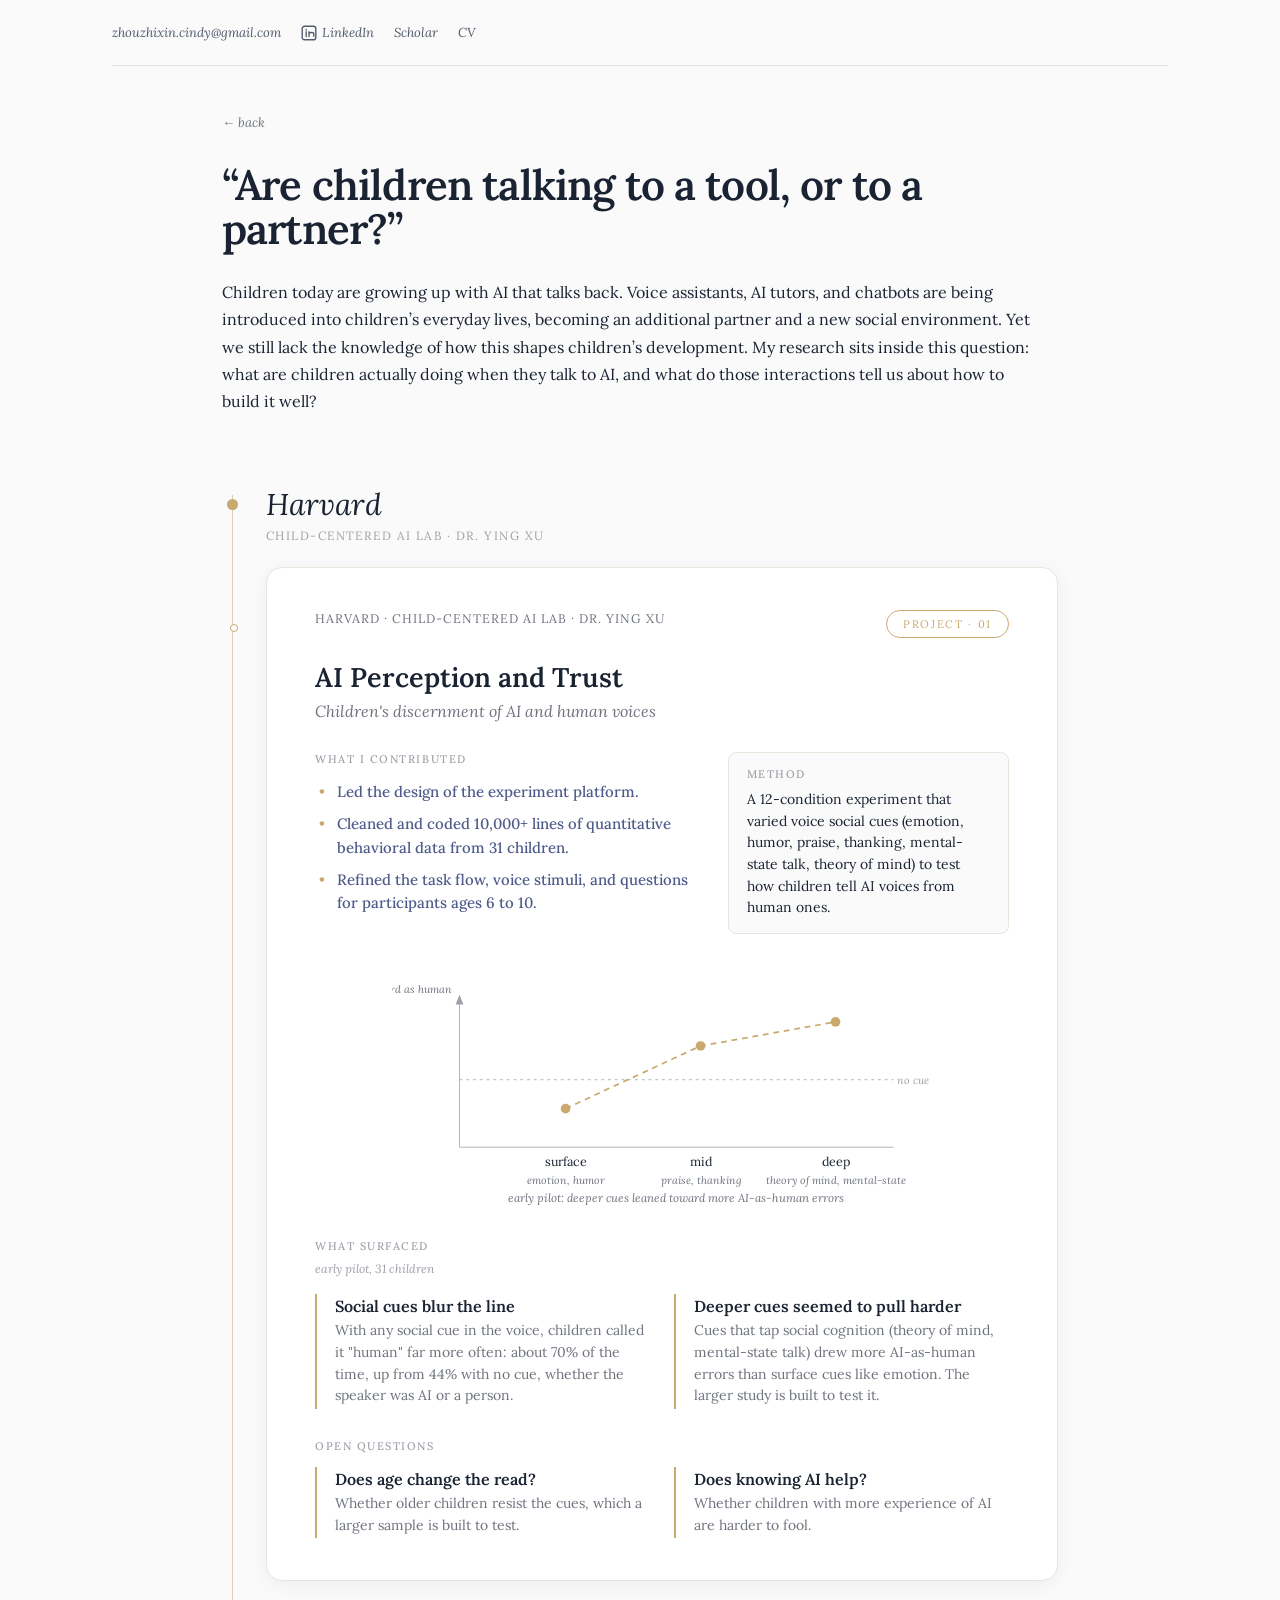
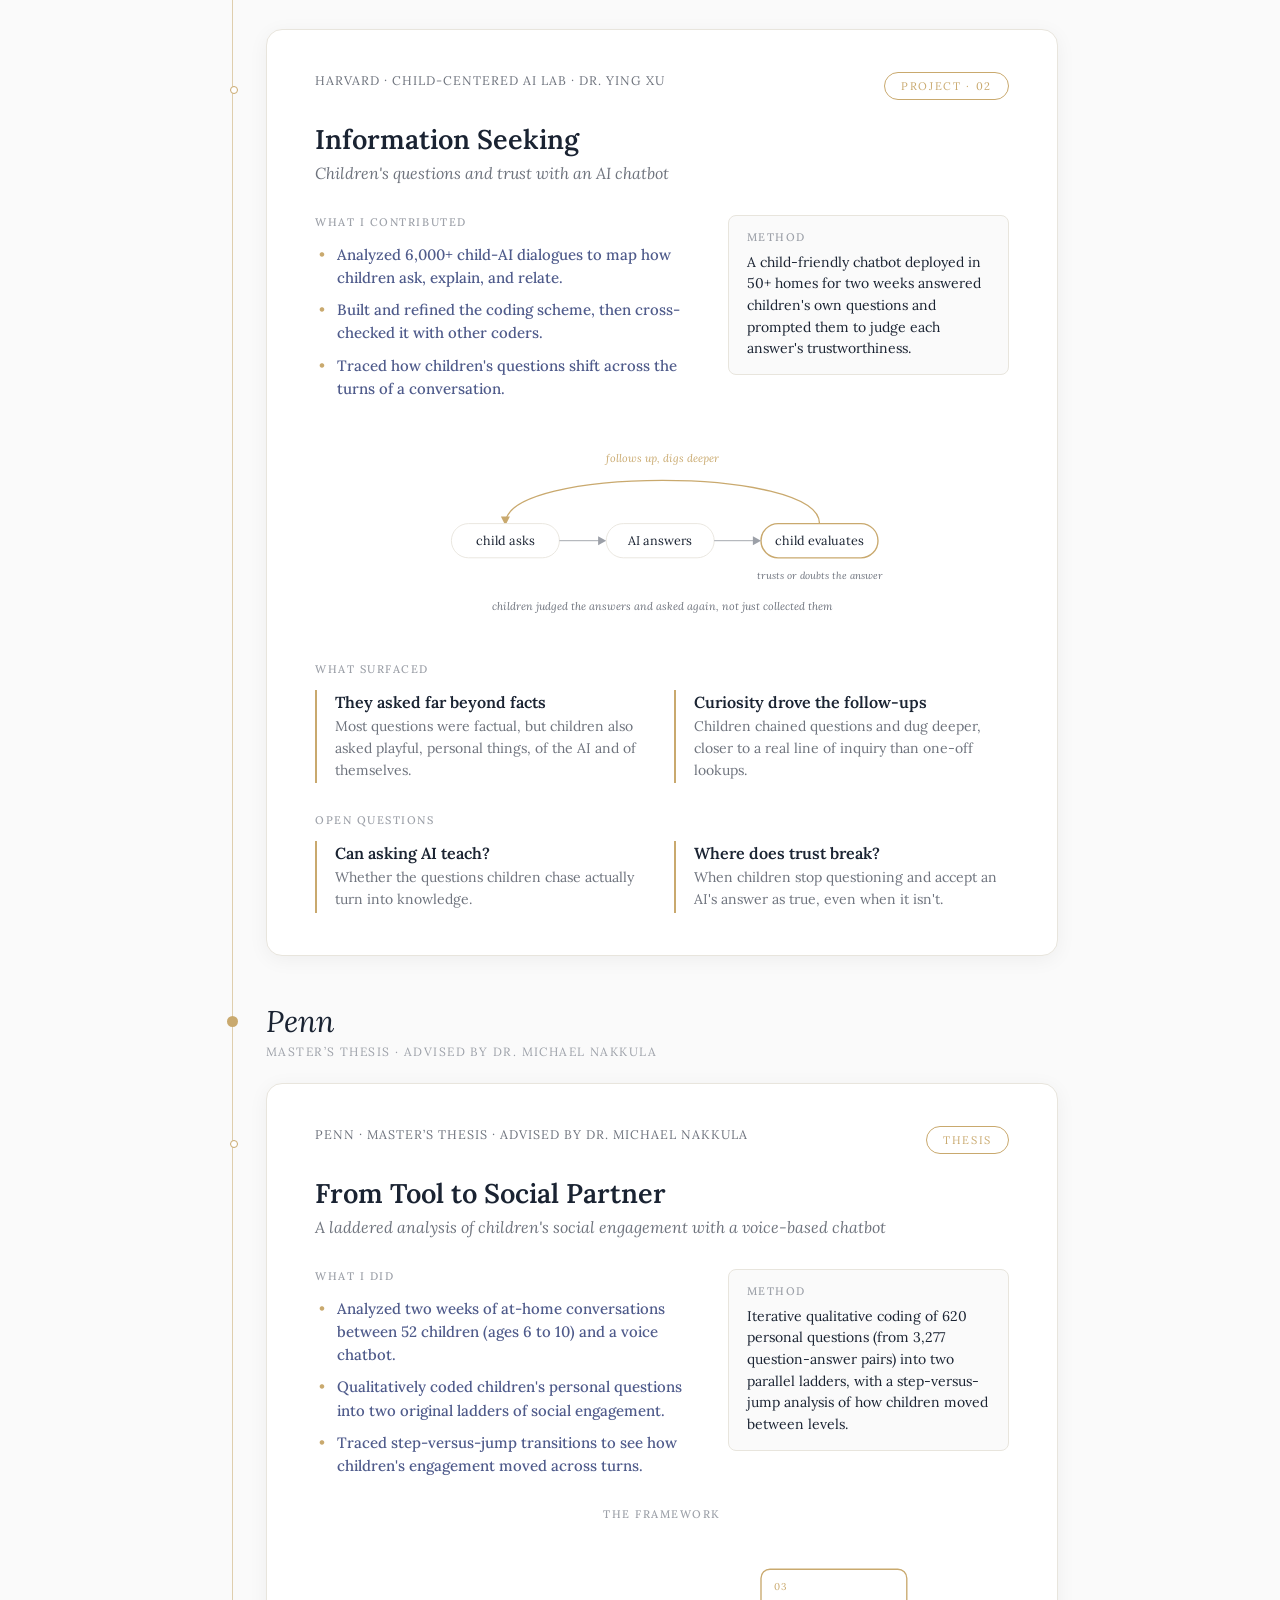
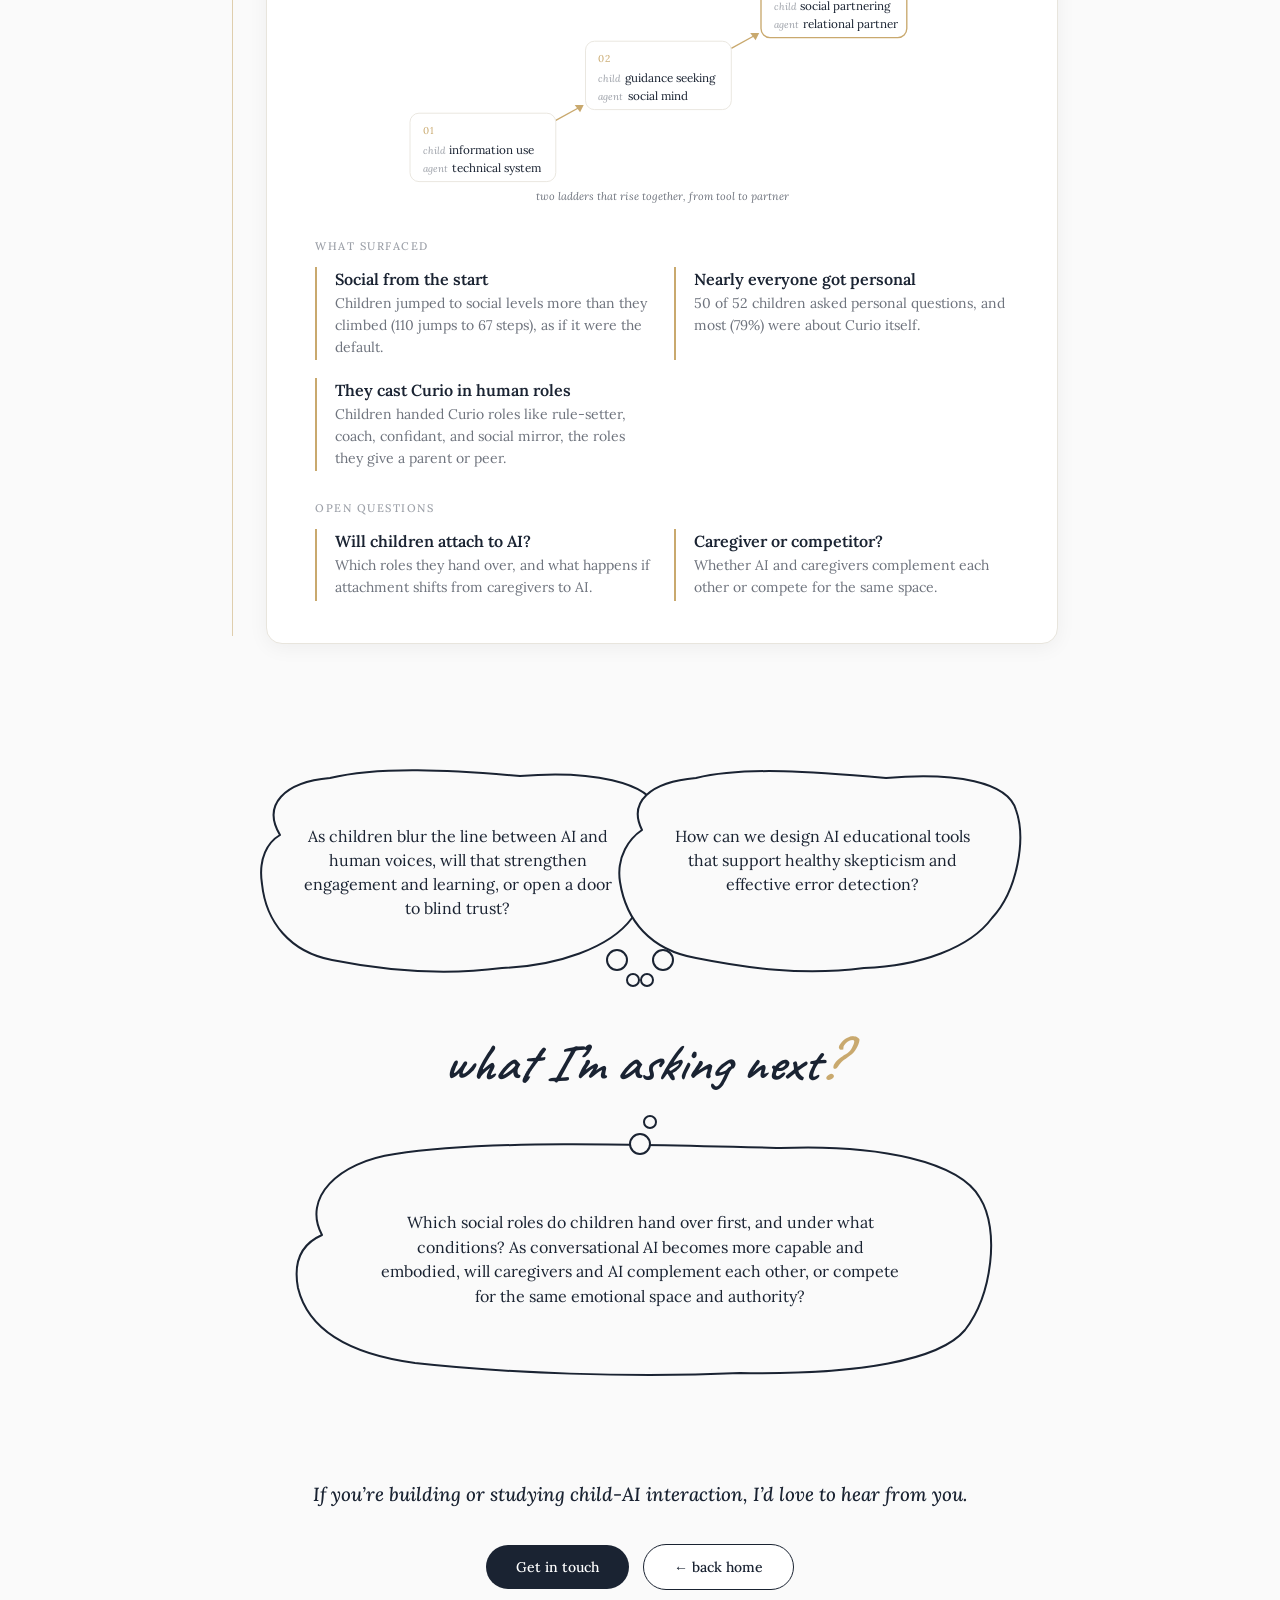
==== childrenAI.html @ 7eb5788b "Personal website: pages, styles, images, posters" ====
<!DOCTYPE html>
<html lang="en">
<head>
<meta charset="UTF-8">
<meta name="viewport" content="width=device-width, initial-scale=1.0">
<title>Children &amp; AI &middot; Zhixin Zhou</title>
<link rel="preconnect" href="https://fonts.googleapis.com">
<link rel="preconnect" href="https://fonts.gstatic.com" crossorigin>
<link href="https://fonts.googleapis.com/css2?family=Caveat:wght@500;600;700&display=swap" rel="stylesheet">
<link href="https://fonts.googleapis.com/css2?family=Lora:ital,wght@0,400;0,500;0,600;0,700;1,400;1,500;1,600&display=swap" rel="stylesheet">
<style>
*, *::before, *::after { box-sizing: border-box; margin: 0; padding: 0; }

body {
  background: #FAFAFA;
  color: #1A2332;
  font-family: 'Lora', Georgia, serif;
  -webkit-font-smoothing: antialiased;
}

/* ── Top bar ── */
.topbar-wrap {
  max-width: 1200px;
  margin: 0 auto;
  padding: 0 4.5rem;
}
.topbar {
  display: flex;
  justify-content: space-between;
  align-items: center;
  padding: 1.5rem 0;
  border-bottom: 1px solid rgba(26, 35, 50, 0.1);
}
.topbar-left {
  display: flex;
  align-items: center;
  gap: 1.25rem;
}
.topbar-left a {
  font-style: italic;
  font-size: 13px;
  color: #525B6B;
  text-decoration: none;
  display: flex;
  align-items: center;
  gap: 5px;
}
.topbar-left a:hover { text-decoration: underline; text-underline-offset: 3px; }

/* ── Layout ── */
.container { max-width: 980px; margin: 0 auto; padding: 3rem 4.5rem; }

.back-link {
  font-size: 13px;
  font-style: italic;
  color: #6E737D;
  text-decoration: none;
  display: block;
  margin-bottom: 2rem;
}

.page-title {
  font-weight: 600;
  font-size: 42px;
  letter-spacing: -0.02em;
  line-height: 1.05;
  color: #1A2332;
  margin-bottom: 1.75rem;
}

.page-subtitle {
  font-style: italic;
  font-size: 14px;
  color: #1A2332;
  margin-bottom: 1.75rem;
}

.page-intro {
  font-size: 16px;
  line-height: 1.7;
  color: #1A2332;
  margin: 0 0 72px 0;
  max-width: 820px;
}

/* ── Research thread (spine + cases) ── */
.thread {
  position: relative;
  padding-left: 44px;
  margin-bottom: 96px;
}
.thread::before {
  content: '';
  position: absolute;
  left: 10px;
  top: 8px;
  bottom: 8px;
  width: 1px;
  background: #C9A96E;
  opacity: 0.55;
}

.inst-label {
  position: relative;
  margin: 0 0 24px;
}
.inst-label::before {
  content: '';
  position: absolute;
  left: -39px;
  top: 12px;
  width: 11px;
  height: 11px;
  border-radius: 50%;
  background: #C9A96E;
}
.inst-name {
  font-size: 30px;
  font-style: italic;
  color: #1A2332;
  line-height: 1.15;
}
.inst-sub {
  font-size: 12px;
  letter-spacing: 0.12em;
  color: #9CA0A8;
  text-transform: uppercase;
  margin-top: 6px;
}

.case {
  position: relative;
  background: #FFFFFF;
  border: 1px solid #E8E5DD;
  border-radius: 16px;
  padding: 42px 48px;
  margin-bottom: 48px;
  box-shadow: 0 4px 20px rgba(0,0,0,0.05);
}
.case::before {
  content: '';
  position: absolute;
  left: -37.5px;
  top: 56px;
  width: 8px;
  height: 8px;
  border-radius: 50%;
  background: #FFFFFF;
  border: 1.5px solid #C9A96E;
}

.case-head {
  display: flex;
  justify-content: space-between;
  align-items: flex-start;
  gap: 20px;
  margin-bottom: 22px;
}
.case-eyebrow {
  font-size: 12.5px;
  letter-spacing: 0.08em;
  color: #6E737D;
  text-transform: uppercase;
}
.case-chip {
  font-size: 11px;
  letter-spacing: 0.15em;
  text-transform: uppercase;
  color: #C9A96E;
  border: 1px solid #C9A96E;
  border-radius: 999px;
  padding: 6px 16px;
  white-space: nowrap;
  flex-shrink: 0;
}

.case h2 {
  font-size: 27px;
  font-weight: 600;
  color: #1A2332;
  margin: 0 0 6px;
}
.case-sub {
  font-size: 16px;
  font-style: italic;
  color: #6E737D;
  margin-bottom: 30px;
  line-height: 1.4;
}

.case-cols {
  display: grid;
  grid-template-columns: 1.15fr 0.85fr;
  gap: 32px;
  align-items: start;
  margin-bottom: 30px;
}

.modal-eyebrow {
  font-size: 11px;
  letter-spacing: 0.14em;
  color: #9CA0A8;
  text-transform: uppercase;
  font-weight: 500;
  margin-bottom: 14px;
}

.contrib-list { list-style: none; margin: 0; padding: 0; }
.contrib-list li {
  position: relative;
  padding-left: 22px;
  margin: 0 0 9px;
  font-weight: 500;
  font-size: 15px;
  line-height: 1.55;
  color: #4F5B8B;
}
.contrib-list li:last-child { margin-bottom: 0; }
.contrib-list li::before { content: "\2022"; position: absolute; left: 4px; top: 0; color: #C9A96E; }

.method-box {
  background: #FAFAFA;
  border: 0.5px solid #E8E5DD;
  border-radius: 8px;
  padding: 14px 18px;
}
.method-box .modal-eyebrow { margin-bottom: 8px; }
.method-text { font-size: 14px; line-height: 1.55; color: #1A2332; }

.discern-diagram { display: block; width: 100%; max-width: 540px; margin: 0 auto 34px; }

.pilot-note { font-style: italic; font-size: 12px; color: #9CA0A8; margin: -6px 0 18px; }

.finding-grid {
  display: grid;
  grid-template-columns: 1fr 1fr;
  gap: 18px 24px;
  margin-bottom: 30px;
}
.finding { border-left: 2px solid #C9A96E; padding: 2px 0 2px 18px; }
.finding-title { font-weight: 600; font-size: 16px; color: #1A2332; margin: 0 0 4px; }
.finding-text { font-size: 14px; line-height: 1.55; color: #6E737D; margin: 0; }

.finding-grid:last-child { margin-bottom: 0; }

/* ── Responsive ── */
@media (max-width: 900px) {
  .topbar-wrap { padding: 0 1.5rem; }
  .container { padding: 2rem 1.5rem; }
  .thread { padding-left: 0; }
  .thread::before { display: none; }
  .inst-label::before, .case::before { display: none; }
  .case { padding: 28px 22px; }
  .case-cols { grid-template-columns: 1fr; gap: 24px; }
  .finding-grid { grid-template-columns: 1fr; }

  .asking-section {
    height: auto !important;
    margin-bottom: 60px !important;
    display: flex !important;
    flex-direction: column !important;
    align-items: center !important;
    gap: 28px;
  }
  .asking-heading-wrap {
    position: relative !important;
    top: auto !important;
    left: auto !important;
    transform: none !important;
    margin-bottom: 4px;
    order: -1;
  }
  .bubble-wrap {
    position: relative !important;
    top: auto !important;
    left: auto !important;
    right: auto !important;
    bottom: auto !important;
    transform: none !important;
    width: 92% !important;
    max-width: 500px !important;
  }
  .bubble-text { font-size: 14px !important; }
}

@media (max-width: 600px) {
  .page-h1 { font-size: 28px !important; }
  .asking-heading { font-size: 38px !important; }
  .asking-gold { font-size: 46px !important; }
}
</style>
</head>
<body>

<!-- ── Top bar ── -->
<div class="topbar-wrap">
  <header class="topbar">
    <div class="topbar-left">
      <a href="mailto:zhouzhixin.cindy@gmail.com">zhouzhixin.cindy@gmail.com</a>
      <a href="https://www.linkedin.com/in/zhou-zhixin" target="_blank" rel="noopener">
        <svg viewBox="0 0 20 20" width="16" height="16" fill="none" stroke="#525B6B" stroke-width="1.7" stroke-linecap="round" stroke-linejoin="round">
          <rect x="1.5" y="1.5" width="17" height="17" rx="3"/>
          <line x1="6.5" y1="8.5" x2="6.5" y2="14.5"/>
          <line x1="6.5" y1="5.5" x2="6.5" y2="6.2"/>
          <path d="M10 8.5 v6 M10 11 c0-2 6-2.5 6 0 v3"/>
        </svg>
        LinkedIn
      </a>
      <a href="https://scholar.google.com" target="_blank" rel="noopener">Scholar</a>
      <a href="cv.pdf" target="_blank">CV</a>
    </div>
  </header>
</div>

<!-- ── Main content ── -->
<main class="container">

  <a class="back-link" href="index.html">&larr; back</a>

  <h1 class="page-title">&ldquo;Are children talking to a tool, or to a partner?&rdquo;</h1>

  <p class="page-intro">
    Children today are growing up with AI that talks back. Voice assistants, AI tutors, and chatbots are being introduced into children&rsquo;s everyday lives, becoming an additional partner and a new social environment. Yet we still lack the knowledge of how this shapes children&rsquo;s development. My research sits inside this question: what are children actually doing when they talk to AI, and what do those interactions tell us about how to build it well?
  </p>

  <!-- ── Research thread ── -->
  <div class="thread">

    <!-- ═══ Harvard ═══ -->
    <div class="inst-label">
      <div class="inst-name">Harvard</div>
      <div class="inst-sub">Child-Centered AI Lab &middot; Dr. Ying Xu</div>
    </div>

    <!-- Case 1: AI Perception and Trust -->
    <section class="case">
      <div class="case-head">
        <div class="case-eyebrow">Harvard &middot; Child-Centered AI Lab &middot; Dr. Ying Xu</div>
        <div class="case-chip">Project &middot; 01</div>
      </div>
      <h2>AI Perception and Trust</h2>
      <div class="case-sub">Children's discernment of AI and human voices</div>

      <div class="case-cols">
        <div>
          <div class="modal-eyebrow">What I Contributed</div>
          <ul class="contrib-list">
            <li>Led the design of the experiment platform.</li>
            <li>Cleaned and coded 10,000+ lines of quantitative behavioral data from 31 children.</li>
            <li>Refined the task flow, voice stimuli, and questions for participants ages 6 to 10.</li>
          </ul>
        </div>
        <div class="method-box">
          <div class="modal-eyebrow">Method</div>
          <div class="method-text">A 12-condition experiment that varied voice social cues (emotion, humor, praise, thanking, mental-state talk, theory of mind) to test how children tell AI voices from human ones.</div>
        </div>
      </div>

      <svg class="discern-diagram" viewBox="0 0 560 250" role="img" aria-label="Early pilot pattern: AI-as-human errors leaned higher as cues reached deeper into social cognition.">
        <line x1="70" y1="35" x2="70" y2="190" stroke="#9CA0A8" stroke-width="0.8"/>
        <polygon points="70,32 66,42 74,42" fill="#9CA0A8"/>
        <text x="62" y="30" text-anchor="end" font-family="Lora, serif" font-style="italic" font-size="11" fill="#6E737D">AI heard as human</text>
        <line x1="70" y1="190" x2="520" y2="190" stroke="#9CA0A8" stroke-width="0.8"/>
        <line x1="70" y1="120" x2="520" y2="120" stroke="#9CA0A8" stroke-width="0.8" stroke-dasharray="3 4"/>
        <text x="524" y="124" font-family="Lora, serif" font-style="italic" font-size="11" fill="#9CA0A8">no cue</text>
        <polyline points="180,150 320,85 460,60" fill="none" stroke="#C9A96E" stroke-width="1.8" stroke-dasharray="6 5"/>
        <circle cx="180" cy="150" r="5" fill="#C9A96E"/>
        <circle cx="320" cy="85" r="5" fill="#C9A96E"/>
        <circle cx="460" cy="60" r="5" fill="#C9A96E"/>
        <text x="180" y="210" text-anchor="middle" font-family="Lora, serif" font-size="13" fill="#1A2332">surface</text>
        <text x="180" y="228" text-anchor="middle" font-family="Lora, serif" font-style="italic" font-size="11" fill="#6E737D">emotion, humor</text>
        <text x="320" y="210" text-anchor="middle" font-family="Lora, serif" font-size="13" fill="#1A2332">mid</text>
        <text x="320" y="228" text-anchor="middle" font-family="Lora, serif" font-style="italic" font-size="11" fill="#6E737D">praise, thanking</text>
        <text x="460" y="210" text-anchor="middle" font-family="Lora, serif" font-size="13" fill="#1A2332">deep</text>
        <text x="460" y="228" text-anchor="middle" font-family="Lora, serif" font-style="italic" font-size="11" fill="#6E737D">theory of mind, mental-state</text>
        <text x="295" y="247" text-anchor="middle" font-family="Lora, serif" font-style="italic" font-size="12" fill="#6E737D">early pilot: deeper cues leaned toward more AI-as-human errors</text>
      </svg>

      <div class="modal-eyebrow">What Surfaced</div>
      <p class="pilot-note">early pilot, 31 children</p>
      <div class="finding-grid">
        <div class="finding">
          <p class="finding-title">Social cues blur the line</p>
          <p class="finding-text">With any social cue in the voice, children called it "human" far more often: about 70% of the time, up from 44% with no cue, whether the speaker was AI or a person.</p>
        </div>
        <div class="finding">
          <p class="finding-title">Deeper cues seemed to pull harder</p>
          <p class="finding-text">Cues that tap social cognition (theory of mind, mental-state talk) drew more AI-as-human errors than surface cues like emotion. The larger study is built to test it.</p>
        </div>
      </div>

      <div class="modal-eyebrow">Open Questions</div>
      <div class="finding-grid">
        <div class="finding">
          <p class="finding-title">Does age change the read?</p>
          <p class="finding-text">Whether older children resist the cues, which a larger sample is built to test.</p>
        </div>
        <div class="finding">
          <p class="finding-title">Does knowing AI help?</p>
          <p class="finding-text">Whether children with more experience of AI are harder to fool.</p>
        </div>
      </div>
    </section>

    <!-- Case 2: Information Seeking -->
    <section class="case">
      <div class="case-head">
        <div class="case-eyebrow">Harvard &middot; Child-Centered AI Lab &middot; Dr. Ying Xu</div>
        <div class="case-chip">Project &middot; 02</div>
      </div>
      <h2>Information Seeking</h2>
      <div class="case-sub">Children's questions and trust with an AI chatbot</div>

      <div class="case-cols">
        <div>
          <div class="modal-eyebrow">What I Contributed</div>
          <ul class="contrib-list">
            <li>Analyzed 6,000+ child-AI dialogues to map how children ask, explain, and relate.</li>
            <li>Built and refined the coding scheme, then cross-checked it with other coders.</li>
            <li>Traced how children's questions shift across the turns of a conversation.</li>
          </ul>
        </div>
        <div class="method-box">
          <div class="modal-eyebrow">Method</div>
          <div class="method-text">A child-friendly chatbot deployed in 50+ homes for two weeks answered children's own questions and prompted them to judge each answer's trustworthiness.</div>
        </div>
      </div>

      <svg class="discern-diagram" viewBox="0 0 600 220" role="img" aria-label="Children asked, the AI answered, children evaluated, then followed up and dug deeper.">
        <path d="M475,104 C475,40 126,40 126,104" fill="none" stroke="#C9A96E" stroke-width="1.5"/>
        <polygon points="126,106 121,96 131,96" fill="#C9A96E"/>
        <text x="300" y="36" text-anchor="middle" font-family="Lora, serif" font-style="italic" font-size="12" fill="#C9A96E">follows up, digs deeper</text>
        <rect x="66" y="104" width="120" height="38" rx="19" fill="#FFFFFF" stroke="#E8E5DD" stroke-width="1"/>
        <text x="126" y="128" text-anchor="middle" font-family="Lora, serif" font-size="14" fill="#1A2332">child asks</text>
        <rect x="238" y="104" width="120" height="38" rx="19" fill="#FFFFFF" stroke="#E8E5DD" stroke-width="1"/>
        <text x="298" y="128" text-anchor="middle" font-family="Lora, serif" font-size="14" fill="#1A2332">AI answers</text>
        <rect x="410" y="104" width="130" height="38" rx="19" fill="#FFFFFF" stroke="#C9A96E" stroke-width="1.5"/>
        <text x="475" y="128" text-anchor="middle" font-family="Lora, serif" font-size="14" fill="#1A2332">child evaluates</text>
        <line x1="186" y1="123" x2="232" y2="123" stroke="#9CA0A8" stroke-width="1"/>
        <polygon points="238,123 229,118 229,128" fill="#9CA0A8"/>
        <line x1="358" y1="123" x2="404" y2="123" stroke="#9CA0A8" stroke-width="1"/>
        <polygon points="410,123 401,118 401,128" fill="#9CA0A8"/>
        <text x="475" y="166" text-anchor="middle" font-family="Lora, serif" font-style="italic" font-size="11" fill="#6E737D">trusts or doubts the answer</text>
        <text x="300" y="200" text-anchor="middle" font-family="Lora, serif" font-style="italic" font-size="12" fill="#6E737D">children judged the answers and asked again, not just collected them</text>
      </svg>

      <div class="modal-eyebrow">What Surfaced</div>
      <div class="finding-grid">
        <div class="finding">
          <p class="finding-title">They asked far beyond facts</p>
          <p class="finding-text">Most questions were factual, but children also asked playful, personal things, of the AI and of themselves.</p>
        </div>
        <div class="finding">
          <p class="finding-title">Curiosity drove the follow-ups</p>
          <p class="finding-text">Children chained questions and dug deeper, closer to a real line of inquiry than one-off lookups.</p>
        </div>
      </div>

      <div class="modal-eyebrow">Open Questions</div>
      <div class="finding-grid">
        <div class="finding">
          <p class="finding-title">Can asking AI teach?</p>
          <p class="finding-text">Whether the questions children chase actually turn into knowledge.</p>
        </div>
        <div class="finding">
          <p class="finding-title">Where does trust break?</p>
          <p class="finding-text">When children stop questioning and accept an AI's answer as true, even when it isn't.</p>
        </div>
      </div>
    </section>

    <!-- ═══ Penn ═══ -->
    <div class="inst-label">
      <div class="inst-name">Penn</div>
      <div class="inst-sub">Master&rsquo;s Thesis &middot; Advised by Dr. Michael Nakkula</div>
    </div>

    <!-- Case 3: Thesis -->
    <section class="case">
      <div class="case-head">
        <div class="case-eyebrow">Penn &middot; Master&rsquo;s Thesis &middot; Advised by Dr. Michael Nakkula</div>
        <div class="case-chip">Thesis</div>
      </div>
      <h2>From Tool to Social Partner</h2>
      <div class="case-sub">A laddered analysis of children's social engagement with a voice-based chatbot</div>

      <div class="case-cols">
        <div>
          <div class="modal-eyebrow">What I Did</div>
          <ul class="contrib-list">
            <li>Analyzed two weeks of at-home conversations between 52 children (ages 6 to 10) and a voice chatbot.</li>
            <li>Qualitatively coded children's personal questions into two original ladders of social engagement.</li>
            <li>Traced step-versus-jump transitions to see how children's engagement moved across turns.</li>
          </ul>
        </div>
        <div class="method-box">
          <div class="modal-eyebrow">Method</div>
          <div class="method-text">Iterative qualitative coding of 620 personal questions (from 3,277 question-answer pairs) into two parallel ladders, with a step-versus-jump analysis of how children moved between levels.</div>
        </div>
      </div>

      <div class="modal-eyebrow" style="text-align:center;">The Framework</div>
      <svg class="discern-diagram" viewBox="0 0 600 300" role="img" aria-label="Three levels rising from tool to partner, each showing the aligned child-side and agent-side framing.">
        <line x1="182" y1="206" x2="211" y2="190" stroke="#C9A96E" stroke-width="1.5"/>
        <polygon points="213,189 203,189 209,197" fill="#C9A96E"/>
        <line x1="377" y1="126" x2="406" y2="110" stroke="#C9A96E" stroke-width="1.5"/>
        <polygon points="408,109 398,109 404,117" fill="#C9A96E"/>
        <rect x="20" y="198" width="162" height="76" rx="10" fill="#FFFFFF" stroke="#E8E5DD" stroke-width="1"/>
        <text x="34" y="221" font-family="Lora, serif" font-size="11" letter-spacing="0.12em" fill="#C9A96E">01</text>
        <text x="34" y="243" font-family="Lora, serif"><tspan font-style="italic" font-size="11" fill="#9CA0A8">child</tspan><tspan font-size="13" fill="#1A2332" dx="5">information use</tspan></text>
        <text x="34" y="263" font-family="Lora, serif"><tspan font-style="italic" font-size="11" fill="#9CA0A8">agent</tspan><tspan font-size="13" fill="#1A2332" dx="5">technical system</tspan></text>
        <rect x="215" y="118" width="162" height="76" rx="10" fill="#FFFFFF" stroke="#E8E5DD" stroke-width="1"/>
        <text x="229" y="141" font-family="Lora, serif" font-size="11" letter-spacing="0.12em" fill="#C9A96E">02</text>
        <text x="229" y="163" font-family="Lora, serif"><tspan font-style="italic" font-size="11" fill="#9CA0A8">child</tspan><tspan font-size="13" fill="#1A2332" dx="5">guidance seeking</tspan></text>
        <text x="229" y="183" font-family="Lora, serif"><tspan font-style="italic" font-size="11" fill="#9CA0A8">agent</tspan><tspan font-size="13" fill="#1A2332" dx="5">social mind</tspan></text>
        <rect x="410" y="38" width="162" height="76" rx="10" fill="#FFFFFF" stroke="#C9A96E" stroke-width="1.5"/>
        <text x="424" y="61" font-family="Lora, serif" font-size="11" letter-spacing="0.12em" fill="#C9A96E">03</text>
        <text x="424" y="83" font-family="Lora, serif"><tspan font-style="italic" font-size="11" fill="#9CA0A8">child</tspan><tspan font-size="13" fill="#1A2332" dx="5">social partnering</tspan></text>
        <text x="424" y="103" font-family="Lora, serif"><tspan font-style="italic" font-size="11" fill="#9CA0A8">agent</tspan><tspan font-size="13" fill="#1A2332" dx="5">relational partner</tspan></text>
        <text x="300" y="294" text-anchor="middle" font-family="Lora, serif" font-style="italic" font-size="12" fill="#6E737D">two ladders that rise together, from tool to partner</text>
      </svg>

      <div class="modal-eyebrow">What Surfaced</div>
      <div class="finding-grid">
        <div class="finding">
          <p class="finding-title">Social from the start</p>
          <p class="finding-text">Children jumped to social levels more than they climbed (110 jumps to 67 steps), as if it were the default.</p>
        </div>
        <div class="finding">
          <p class="finding-title">Nearly everyone got personal</p>
          <p class="finding-text">50 of 52 children asked personal questions, and most (79%) were about Curio itself.</p>
        </div>
        <div class="finding">
          <p class="finding-title">They cast Curio in human roles</p>
          <p class="finding-text">Children handed Curio roles like rule-setter, coach, confidant, and social mirror, the roles they give a parent or peer.</p>
        </div>
      </div>

      <div class="modal-eyebrow">Open Questions</div>
      <div class="finding-grid">
        <div class="finding">
          <p class="finding-title">Will children attach to AI?</p>
          <p class="finding-text">Which roles they hand over, and what happens if attachment shifts from caregivers to AI.</p>
        </div>
        <div class="finding">
          <p class="finding-title">Caregiver or competitor?</p>
          <p class="finding-text">Whether AI and caregivers complement each other or compete for the same space.</p>
        </div>
      </div>
    </section>

  </div>

  <!-- ── What I'm asking next ── -->
  <div class="asking-section" style="position: relative; height: 640px; margin: 0 auto 80px auto;">

    <!-- Centered handwritten heading -->
    <div class="asking-heading-wrap" style="position: absolute; top: 50%; left: 50%; transform: translate(-50%, -50%); text-align: center; z-index: 10; pointer-events: none;">
      <div style="font-family: 'Caveat', cursive; font-size: 52px; font-style: italic; color: #1A2332; line-height: 1; white-space: nowrap; font-weight: 600;">
        <span class="asking-heading">what I&rsquo;m asking next</span><span class="asking-gold" style="color: #C9A96E; font-size: 60px;">?</span>
      </div>
    </div>

    <!-- Thought bubble 1 (top-left, tail points down-right toward center) -->
    <div class="bubble-wrap" style="position: absolute; top: 20px; left: 30px; width: 420px;">
      <svg viewBox="0 0 420 230" style="width: 100%; height: auto; overflow: visible; display: block;" xmlns="http://www.w3.org/2000/svg">
        <path d="M 28 75
                 C 10 45, 32 22, 78 18
                 C 128 6, 198 10, 268 16
                 C 338 10, 398 22, 405 50
                 C 415 80, 408 130, 380 158
                 C 358 188, 305 206, 250 208
                 C 188 216, 130 210, 80 200
                 C 38 192, 14 162, 10 124
                 C 6 98, 16 82, 28 75 Z"
              fill="#FAFAFA" stroke="#1A2332" stroke-width="2" stroke-linecap="round" stroke-linejoin="round"/>
        <circle cx="365" cy="200" r="10" fill="#FAFAFA" stroke="#1A2332" stroke-width="2"/>
        <circle cx="395" cy="220" r="6" fill="#FAFAFA" stroke="#1A2332" stroke-width="2"/>
      </svg>
      <div class="bubble-text" style="position: absolute; top: 28%; left: 12%; right: 14%; font-size: 16px; line-height: 1.5; color: #1A2332; text-align: center; font-family: 'Lora', Georgia, serif;">
        As children blur the line between AI and human voices, will that strengthen engagement and learning, or open a door to blind trust?
      </div>
    </div>

    <!-- Thought bubble 2 (top-right, tail points down-left toward center) -->
    <div class="bubble-wrap" style="position: absolute; top: 20px; right: 30px; width: 420px;">
      <svg viewBox="0 0 420 230" style="width: 100%; height: auto; overflow: visible; display: block;" xmlns="http://www.w3.org/2000/svg">
        <path d="M 34 70
                 C 20 42, 42 22, 88 18
                 C 138 6, 208 12, 278 18
                 C 348 12, 400 22, 408 50
                 C 418 78, 410 130, 384 158
                 C 362 188, 312 206, 256 208
                 C 194 216, 138 208, 88 198
                 C 42 190, 18 160, 12 122
                 C 8 96, 22 78, 34 70 Z"
              fill="#FAFAFA" stroke="#1A2332" stroke-width="2" stroke-linecap="round" stroke-linejoin="round"/>
        <circle cx="55" cy="200" r="10" fill="#FAFAFA" stroke="#1A2332" stroke-width="2"/>
        <circle cx="25" cy="220" r="6" fill="#FAFAFA" stroke="#1A2332" stroke-width="2"/>
      </svg>
      <div class="bubble-text" style="position: absolute; top: 28%; left: 14%; right: 12%; font-size: 16px; line-height: 1.5; color: #1A2332; text-align: center; font-family: 'Lora', Georgia, serif;">
        How can we design AI educational tools that support healthy skepticism and effective error detection?
      </div>
    </div>

    <!-- Thought bubble 3 (bottom-center, tail points up toward center) -->
    <div class="bubble-wrap" style="position: absolute; bottom: 0; left: 50%; transform: translateX(-50%); width: 720px;">
      <svg viewBox="0 0 720 250" style="width: 100%; height: auto; overflow: visible; display: block;" xmlns="http://www.w3.org/2000/svg">
        <path d="M 42 105
                 C 22 68, 58 32, 115 24
                 C 205 10, 350 14, 500 18
                 C 600 14, 680 32, 700 68
                 C 720 100, 712 165, 685 200
                 C 660 230, 580 245, 460 243
                 C 350 248, 225 243, 135 233
                 C 62 223, 27 195, 18 158
                 C 12 126, 26 112, 42 105 Z"
              fill="#FAFAFA" stroke="#1A2332" stroke-width="2" stroke-linecap="round" stroke-linejoin="round"/>
        <circle cx="360" cy="14" r="10" fill="#FAFAFA" stroke="#1A2332" stroke-width="2"/>
        <circle cx="370" cy="-8" r="6" fill="#FAFAFA" stroke="#1A2332" stroke-width="2"/>
      </svg>
      <div class="bubble-text" style="position: absolute; top: 32%; left: 14%; right: 14%; font-size: 16px; line-height: 1.55; color: #1A2332; text-align: center; font-family: 'Lora', Georgia, serif;">
        Which social roles do children hand over first, and under what conditions? As conversational AI becomes more capable and embodied, will caregivers and AI complement each other, or compete for the same emotional space and authority?
      </div>
    </div>

  </div>

  <!-- ── Closing ── -->
  <div style="text-align: center; padding-top: 20px; padding-bottom: 60px;">
    <div style="font-size: 19px; font-style: italic; font-weight: 500; color: #1A2332; line-height: 1.5; margin-bottom: 36px;">
      If you&rsquo;re building or studying child-AI interaction, I&rsquo;d love to hear from you.
    </div>
    <div style="display: flex; gap: 14px; align-items: center; justify-content: center; flex-wrap: wrap;">
      <a href="mailto:zhouzhixin.cindy@gmail.com" style="background: #1A2332; color: #FFFFFF; padding: 13px 30px; border-radius: 999px; font-size: 14px; font-weight: 500; text-decoration: none;">Get in touch</a>
      <a href="index.html" style="border: 1.5px solid #1A2332; color: #1A2332; padding: 13px 30px; border-radius: 999px; font-size: 14px; font-weight: 500; text-decoration: none; background: #FFFFFF;">&larr; back home</a>
    </div>
  </div>

</main>

</body>
</html>
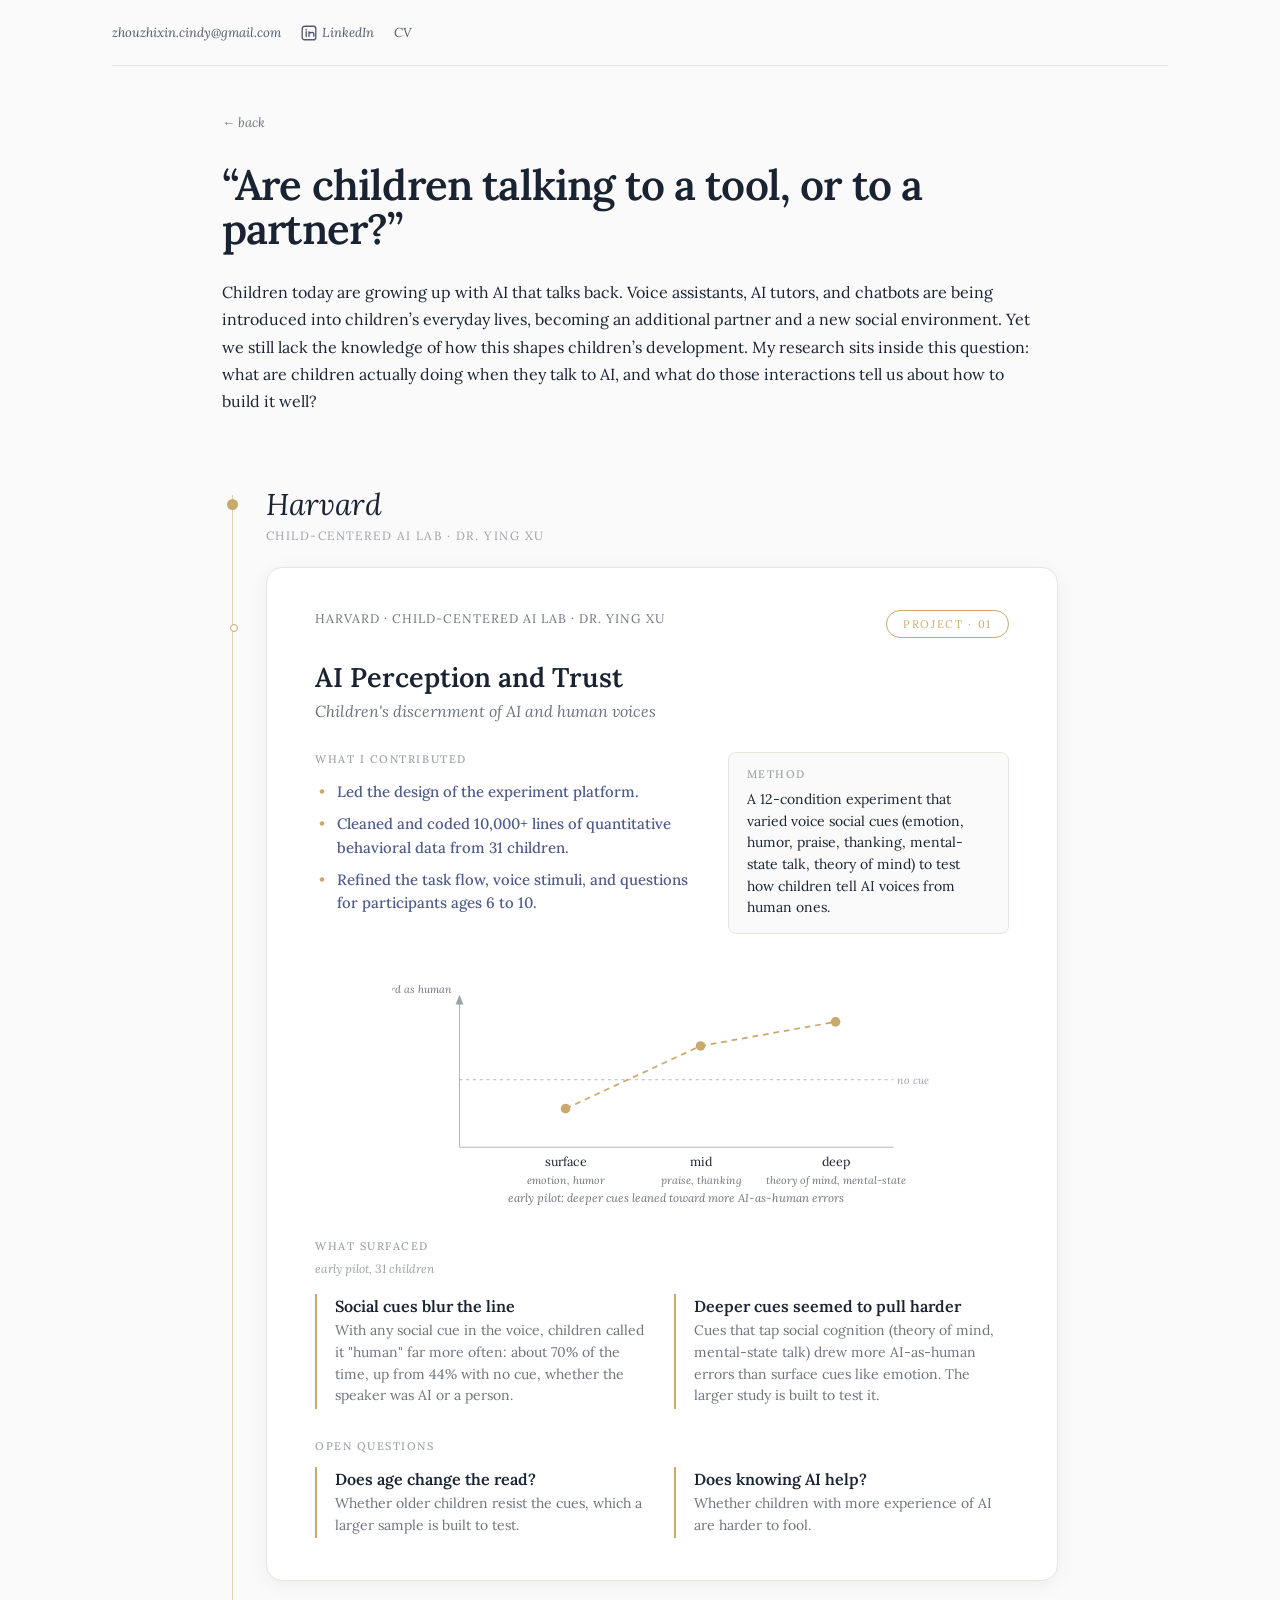
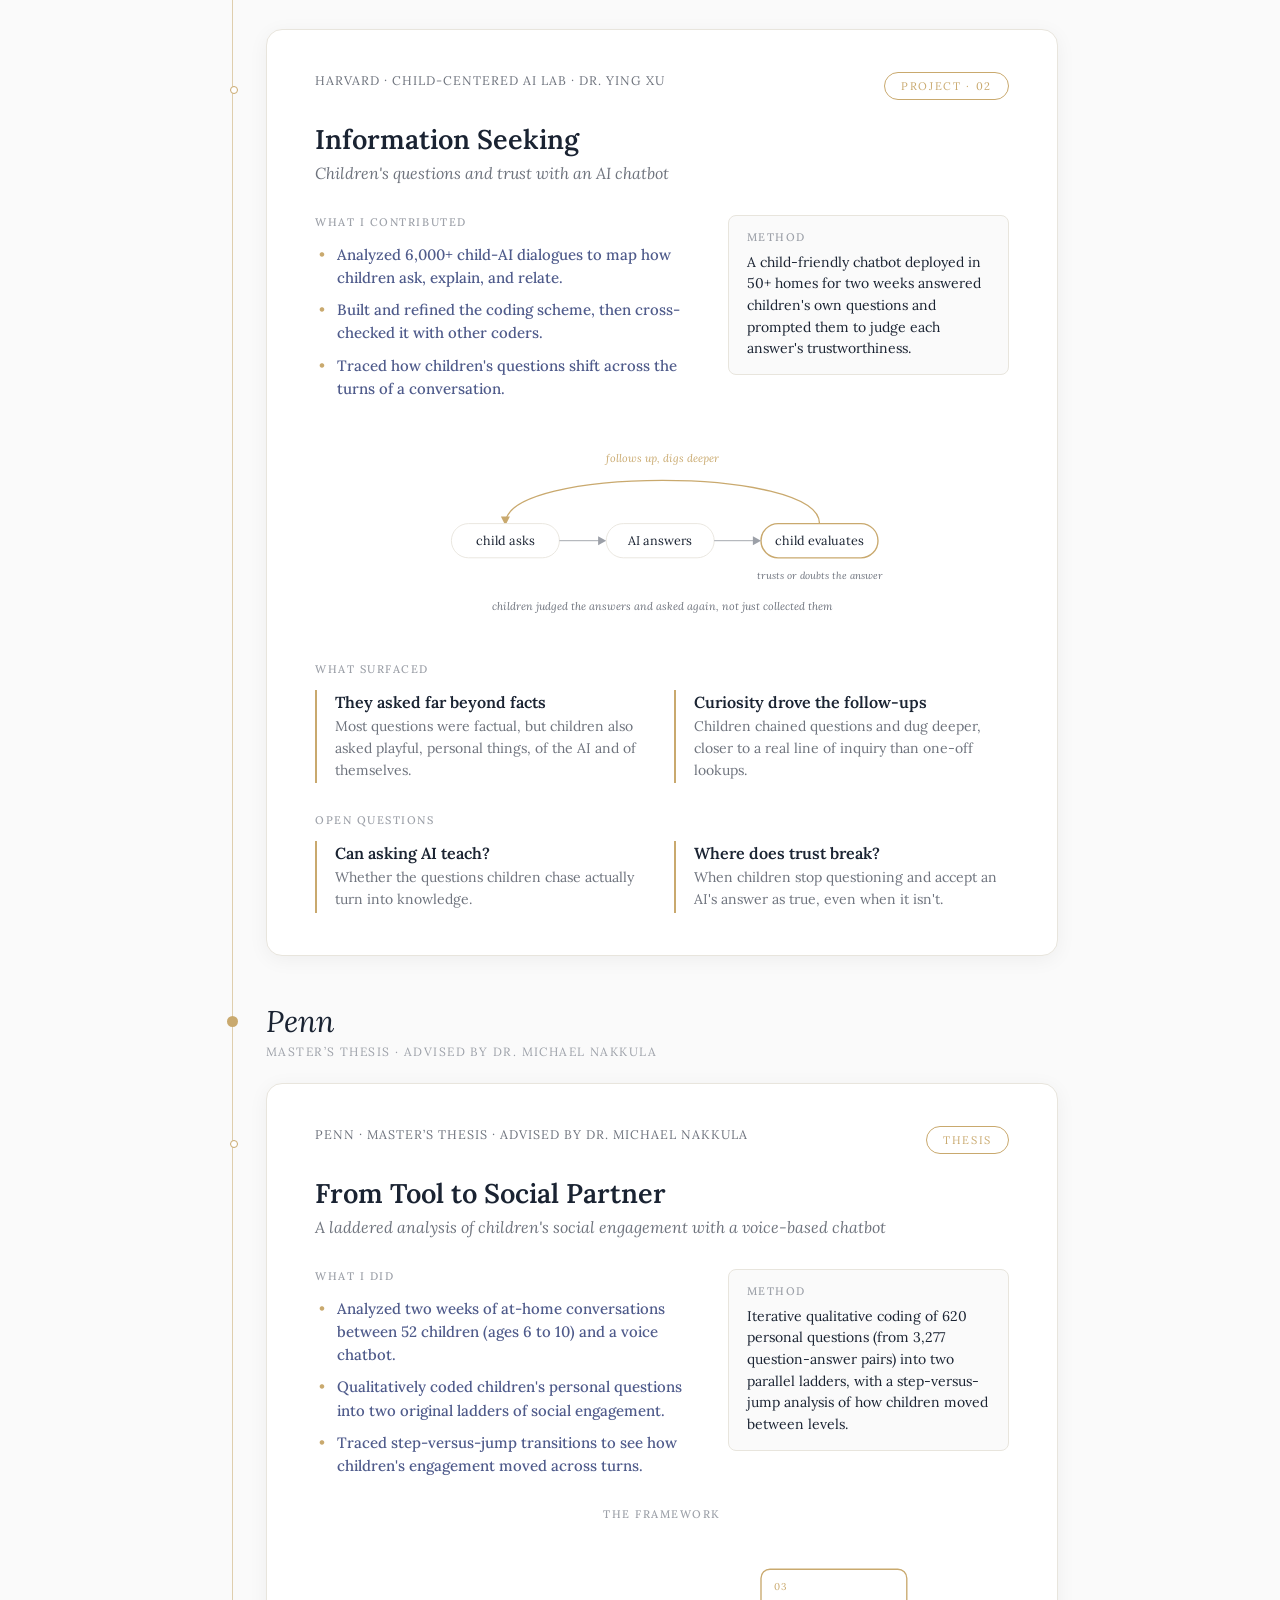
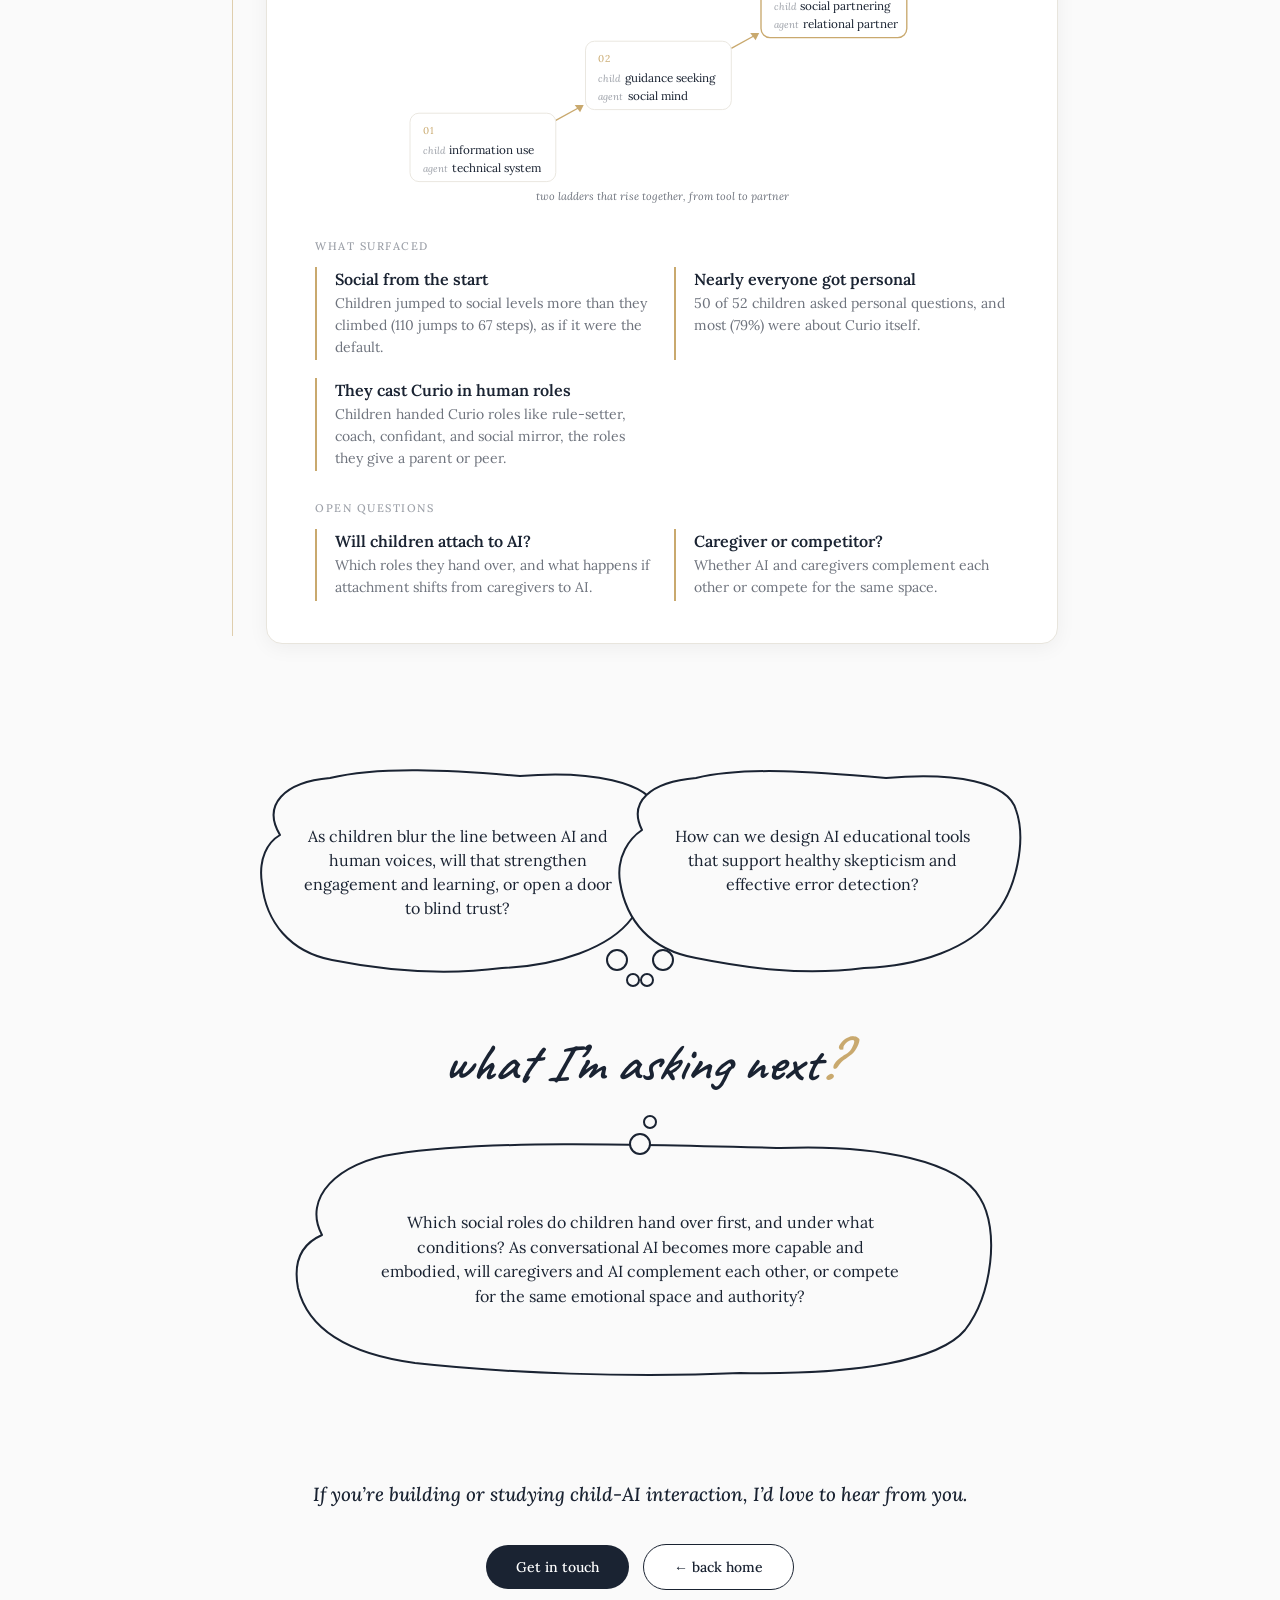
==== commit d6a5caf2: "Remove Google Scholar links; unname school district" ====
--- a/childrenAI.html
+++ b/childrenAI.html
@@ -306,7 +306,6 @@
         </svg>
         LinkedIn
       </a>
-      <a href="https://scholar.google.com" target="_blank" rel="noopener">Scholar</a>
       <a href="cv.pdf" target="_blank">CV</a>
     </div>
   </header>
